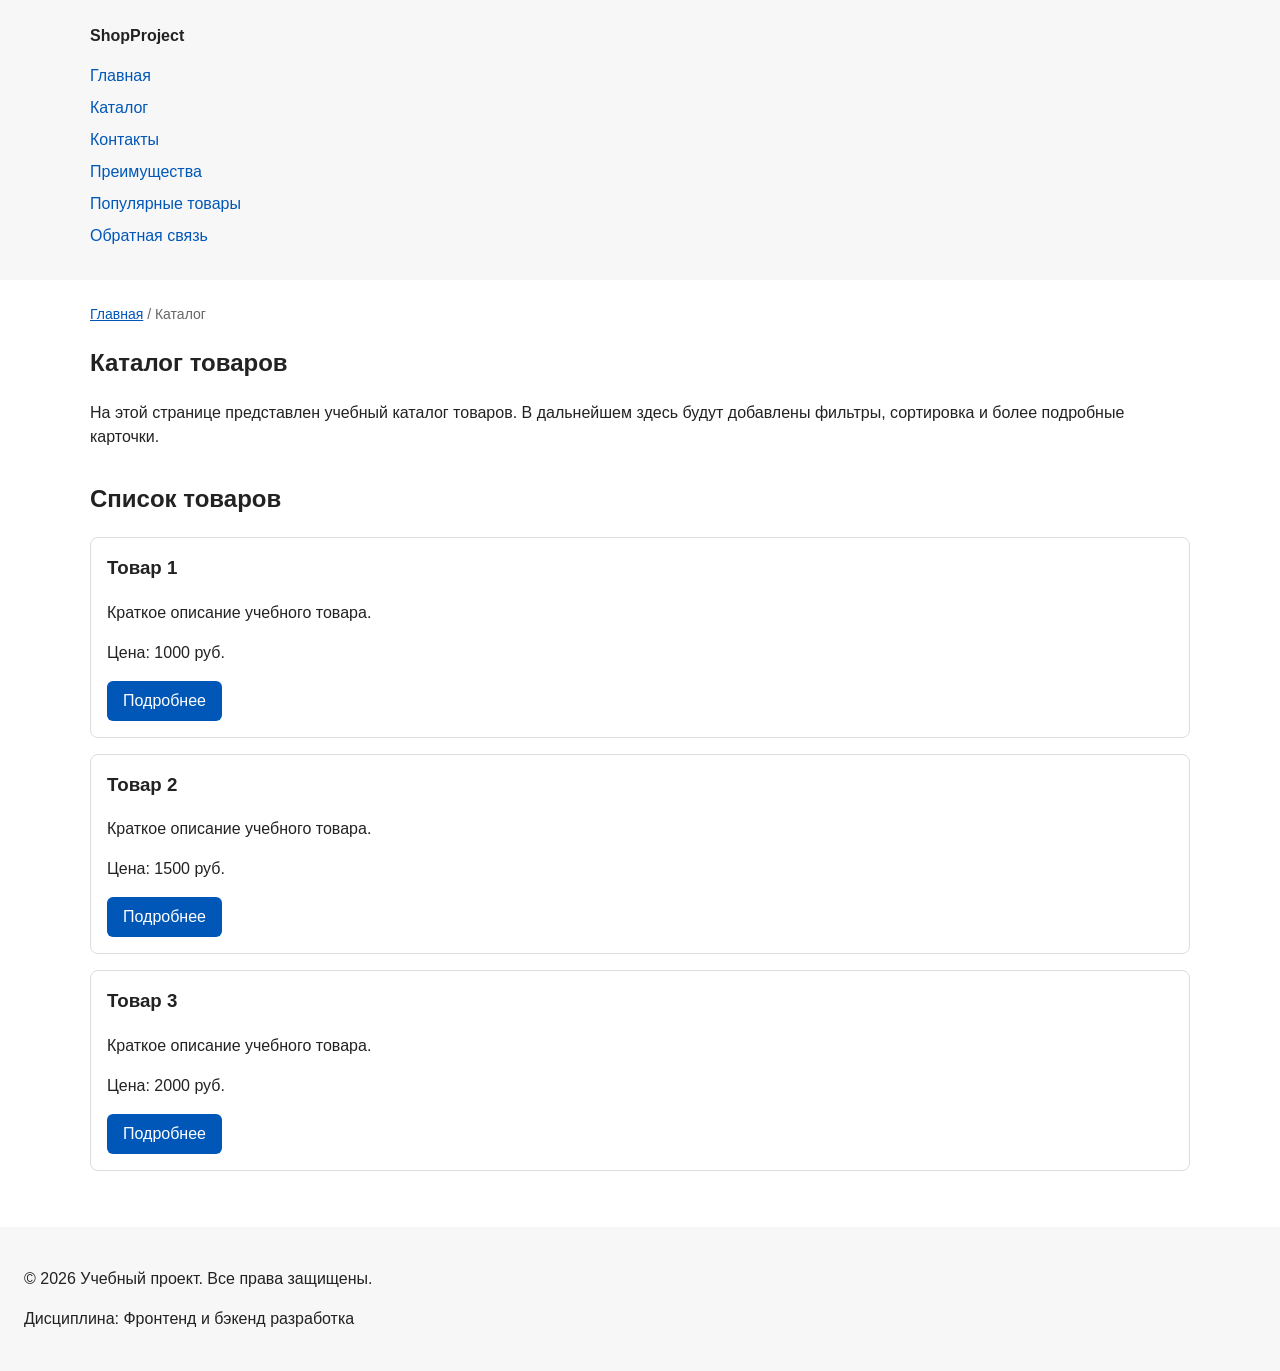
==== catalog.html @ 439623d3 "feat: add multi-page structure navigation and anchors" ====
<!DOCTYPE html>
<html lang="ru">
<head>
  <meta charset="UTF-8">
  <meta name="viewport" content="width=device-width, initial-scale=1.0">
  <meta name="description" content="Каталог товаров учебного интернет-магазина.">
  <title>Каталог товаров — Учебный интернет-магазин</title>
  <link rel="stylesheet" href="css/style.css">
</head>
<body>
  <header>
    <div class="site-header">
      <a class="site-logo" href="index.html">ShopProject</a>

      <nav class="site-nav" aria-label="Основная навигация">
        <ul class="site-nav__list">
          <li><a href="index.html">Главная</a></li>
          <li><a href="catalog.html">Каталог</a></li>
          <li><a href="contacts.html">Контакты</a></li>
          <li><a href="index.html#advantages">Преимущества</a></li>
          <li><a href="index.html#popular">Популярные товары</a></li>
          <li><a href="index.html#contacts">Обратная связь</a></li>
        </ul>
      </nav>
    </div>
  </header>

  <main>
    <nav class="breadcrumbs" aria-label="Хлебные крошки">
      <a href="index.html">Главная</a>
      <span>Каталог</span>
    </nav>

    <section class="section">
      <h1>Каталог товаров</h1>
      <p>
        На этой странице представлен учебный каталог товаров.
        В дальнейшем здесь будут добавлены фильтры, сортировка и более
        подробные карточки.
      </p>
    </section>

    <section class="section">
      <h2>Список товаров</h2>

      <article class="product-card">
        <h3>Товар 1</h3>
        <p>Краткое описание учебного товара.</p>
        <p>Цена: 1000 руб.</p>
        <a class="button" href="index.html#popular">Подробнее</a>
      </article>

      <article class="product-card">
        <h3>Товар 2</h3>
        <p>Краткое описание учебного товара.</p>
        <p>Цена: 1500 руб.</p>
        <a class="button" href="index.html#popular">Подробнее</a>
      </article>

      <article class="product-card">
        <h3>Товар 3</h3>
        <p>Краткое описание учебного товара.</p>
        <p>Цена: 2000 руб.</p>
        <a class="button" href="index.html#popular">Подробнее</a>
      </article>
    </section>
  </main>

  <footer>
    <p>&copy; 2026 Учебный проект. Все права защищены.</p>
    <p>Дисциплина: Фронтенд и бэкенд разработка</p>
  </footer>
</body>
</html>
---- css/style.css ----
/* 
  Плавная прокрутка к якорям 
*/
html {
  scroll-behavior: smooth;
}





/* ===============================
   1. Переменные проекта
   =============================== */

:root {
  /* Основные цвета проекта */
  --color-bg: #ffffff;
  --color-text: #222222;
  --color-muted: #666666;
  --color-primary: #0057b8;
  --color-primary-dark: #003f86;
  --color-border: #dddddd;
  --color-surface: #f7f7f7;
  --color-surface-accent: #eef5ff;
  --color-danger: #b00020;
  --color-success: #168a2f;
  --color-success-bg: #eefaf0;
  --color-white: #ffffff;

  /* Отступы */
  --space-xs: 4px;
  --space-sm: 8px;
  --space-md: 16px;
  --space-lg: 24px;
  --space-xl: 32px;

  /* Скругления */
  --radius-sm: 6px;
  --radius-md: 8px;
  --radius-lg: 12px;

  /* Размеры */
  --container-width: 1100px;
}





/* ===============================
   2. Базовые стили
   =============================== */

/* 
  Универсальное правило для всех элементов.
  border-box делает расчёт размеров более понятным:
  width включает content, padding и border.
*/
* {
  box-sizing: border-box;
}

/*
  Убираем стандартный внешний отступ браузера у body.
  Без этого вокруг страницы может появиться белая рамка.
*/
body {
  margin: 0;
  font-family: Arial, sans-serif;
  line-height: 1.5;
  color: var(--color-text);
  background-color: var(--color-bg);
}

/*
  Задаём внутренние отступы для основных областей страницы.
  Это делает содержимое визуально отделённым от краёв окна браузера.
*/
header,
main,
footer {
  padding: 20px;
}

/*
  Оформляем шапку страницы.
  Пока используется простой светло-серый фон.
*/
header,
main,
footer {
  padding: var(--space-lg);
}

header {
  background-color: var(--color-surface);
}

/*
  Оформляем подвал страницы тем же фоном,
  чтобы визуально отделить его от основного содержимого.
*/
footer {
  background-color: var(--color-surface);
}





/* ===============================
   3. Общие элементы интерфейса
   =============================== */

a {
  color: var(--color-primary);
}

a:hover {
  color: var(--color-primary-dark);
}

a:focus-visible {
  outline: 2px solid var(--color-primary);
  outline-offset: 3px;
}

/*
  Пока это обычная ссылка, но визуально она оформляется как кнопка.
*/
.button {
  display: inline-block;
  padding: var(--space-sm) var(--space-md);
  color: var(--color-white);
  background-color: var(--color-primary);
  text-decoration: none;
  border: none;
  border-radius: var(--radius-sm);
  cursor: pointer;
}

/*
  Простое состояние наведения для кнопки.
*/
.button:hover {
  color: var(--color-white);
  background-color: var(--color-primary-dark);
}

.button:focus-visible {
  outline: 2px solid var(--color-primary);
  outline-offset: 3px;
}

.button:disabled {
  opacity: 0.6;
  cursor: not-allowed;
}





/* ===============================
   4. Компоненты страницы
   =============================== */

/*
  Ограничиваем ширину содержимого шапки,
  чтобы оно не растягивалось слишком сильно на широких экранах.
*/
.site-header {
  max-width: 1100px;
  margin: 0 auto;
}

/*
  Оформляем текстовый логотип.
*/
.site-logo {
  font-weight: bold;
  text-decoration: none;
  color: #222222;
}

/*
  Убираем стандартные отступы и маркеры списка навигации.
*/
.site-nav__list {
  padding: 0;
  margin: 16px 0 0;
  list-style: none;
}

/*
  Добавляем расстояние между пунктами меню.
*/
.site-nav__list li {
  margin-bottom: 8px;
}

/*
  Оформляем ссылки меню.
*/
.site-nav__list a {
  color: #0057b8;
  text-decoration: none;
}

/*
  При наведении мыши подчёркиваем ссылку.
  Подробно состояния интерфейса будут рассмотрены в практической работе 1.7.
*/
.site-nav__list a:hover {
  text-decoration: underline;
}

/*
  Hero-блок — первый крупный блок страницы.
  Он визуально отделяется от остальных разделов фоном и отступами.
*/
.hero {
  max-width: var(--container-width);
  margin: 0 auto var(--space-xl);
  padding: var(--space-xl) var(--space-lg);
  background-color: var(--color-surface-accent);
  border-radius: var(--radius-lg);
}

.section {
  max-width: var(--container-width);
  margin: 0 auto var(--space-xl);
}

.section h2 {
  margin-top: 0;
}

/*
  Карточка товара — самостоятельный блок.
  На следующих занятиях карточки будут доработаны и выстроены в сетку.
*/
.product-card {
  margin-bottom: var(--space-md);
  padding: var(--space-md);
  border: 1px solid var(--color-border);
  border-radius: var(--radius-md);
  background-color: var(--color-bg);
}

.product-card:hover {
  border-color: var(--color-primary);
}

.product-card h3 {
  margin-top: 0;
}

/*
  Дополнительный информационный блок.
*/
.aside-info {
  max-width: var(--container-width);
  margin: 0 auto var(--space-xl);
  padding: var(--space-md);
  border-left: 4px solid var(--color-primary);
  background-color: var(--color-surface);
}

/*
  Хлебные крошки
*/
.breadcrumbs {
  max-width: var(--container-width);
  margin: 0 auto var(--space-md);
  font-size: 14px;
  color: var(--color-muted);
}

.breadcrumbs a {
  color: var(--color-primary);
}

.breadcrumbs span::before {
  content: " / ";
  color: var(--color-muted);
}

:target {
  outline: 2px dashed var(--color-primary);
  outline-offset: 4px;
}





/* ===============================
   5. Форма и модальное окно
   =============================== */

/*
  Модальное окно.
  Элемент dialog сам умеет открываться поверх страницы.
*/
.order-dialog {
  width: min(100% - 32px, 560px);
  padding: var(--space-lg);
  border: none;
  border-radius: var(--radius-lg);
}

/*
  Затемнение фона за модальным окном.
*/
.order-dialog::backdrop {
  background-color: rgba(0, 0, 0, 0.5);
}

/*
  Поле формы.
  Каждый блок получает нижний отступ.
*/
.form-field {
  margin-bottom: var(--space-md);
}

/*
  Подпись поля.
*/
.form-field label {
  display: block;
  margin-bottom: var(--space-xs);
}

/*
  Основные поля формы.
*/
.form-field input,
.form-field select,
.form-field textarea {
  width: 100%;
  padding: 10px 12px;
  border: 1px solid var(--color-border);
  border-radius: var(--radius-sm);
  font: inherit;
}

/*
  Checkbox не должен занимать всю ширину.
*/
.form-field input[type="checkbox"] {
  width: auto;
}

/*
  Подсказка под полем телефона.
*/
.form-field small {
  display: block;
  margin-top: var(--space-xs);
  color: var(--color-muted);
}

.form-field input:hover,
.form-field select:hover,
.form-field textarea:hover {
  border-color: var(--color-primary);
}

/*
  Видимый фокус для клавиатурной навигации.
*/
.form-field input:focus-visible,
.form-field select:focus-visible,
.form-field textarea:focus-visible,
.form-actions button:focus-visible {
  outline: 2px solid var(--color-primary);
  outline-offset: 3px;
}

/*
  Подсветка ошибочных полей.
  Атрибут aria-invalid будет добавляться через JavaScript.
*/
[aria-invalid="true"] {
  border-color: var(--color-danger);
}

/*
  Кнопки формы.
*/
.form-actions {
  display: flex;
  gap: 12px;
  margin-top: 20px;
}

/*
  Сообщение об успешной отправке.
*/
.success-message {
  max-width: var(--container-width);
  margin: var(--space-lg) auto;
  padding: var(--space-md);
  border-left: 4px solid var(--color-success);
  background-color: var(--color-success-bg);
}
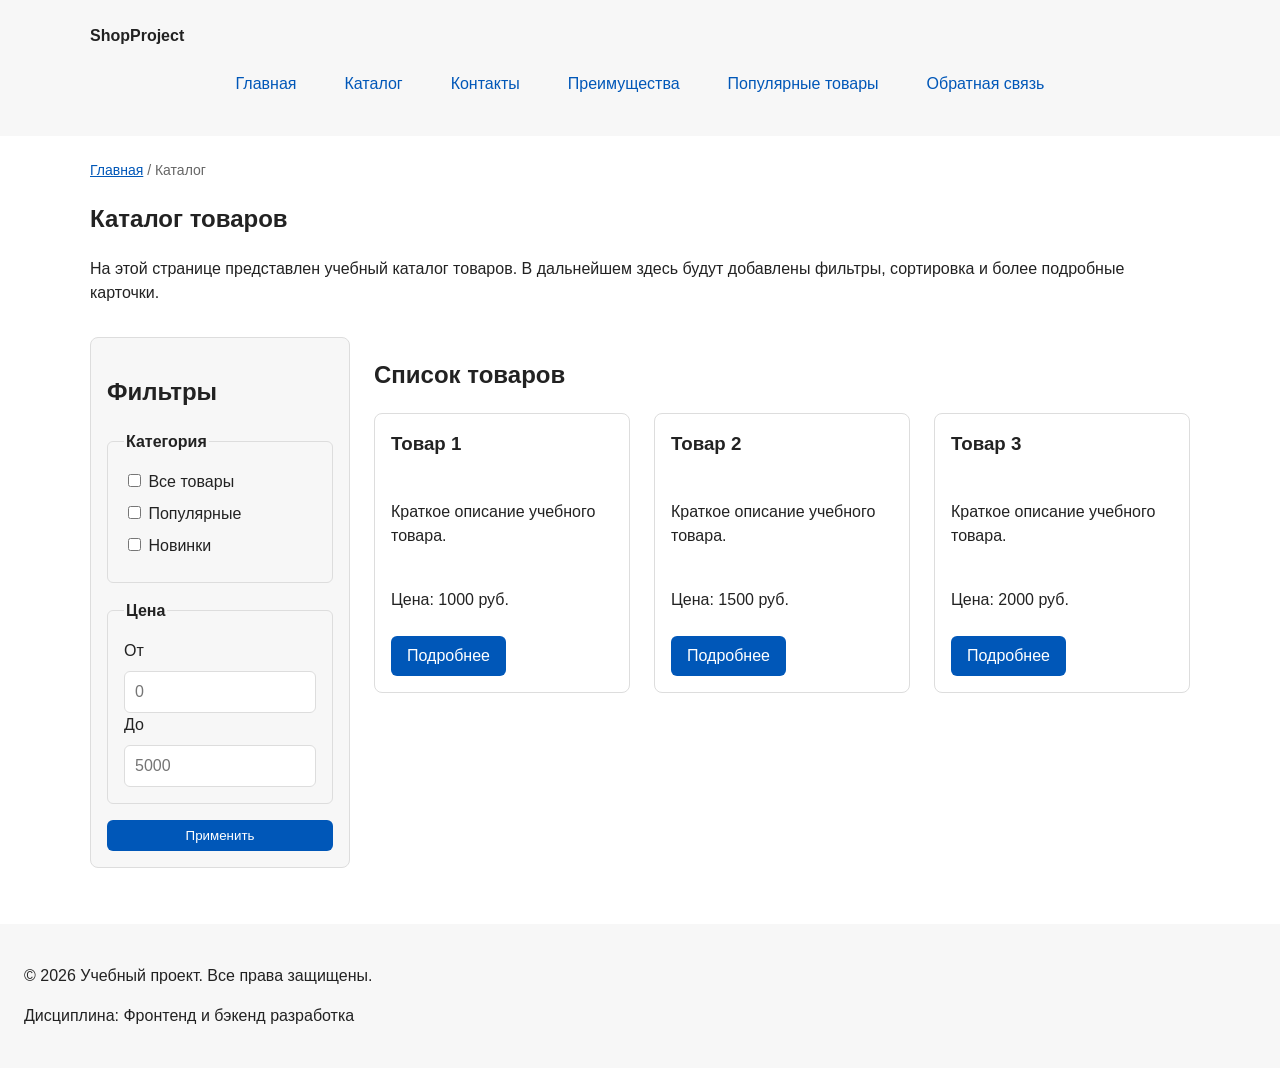
==== commit ae25832a: "feat: add flex navigation and grid catalog layout" ====
--- a/catalog.html
+++ b/catalog.html
@@ -7,6 +7,7 @@
   <title>Каталог товаров — Учебный интернет-магазин</title>
   <link rel="stylesheet" href="css/style.css">
 </head>
+
 <body>
   <header>
     <div class="site-header">
@@ -25,46 +26,91 @@
     </div>
   </header>
 
-  <main>
-    <nav class="breadcrumbs" aria-label="Хлебные крошки">
-      <a href="index.html">Главная</a>
-      <span>Каталог</span>
-    </nav>
+<main>
+  <nav class="breadcrumbs" aria-label="Хлебные крошки">
+    <a href="index.html">Главная</a>
+    <span>Каталог</span>
+  </nav>
 
-    <section class="section">
-      <h1>Каталог товаров</h1>
-      <p>
-        На этой странице представлен учебный каталог товаров.
-        В дальнейшем здесь будут добавлены фильтры, сортировка и более
-        подробные карточки.
-      </p>
+  <section class="section">
+    <h1>Каталог товаров</h1>
+    <p>
+      На этой странице представлен учебный каталог товаров.
+      В дальнейшем здесь будут добавлены фильтры, сортировка и более
+      подробные карточки.
+    </p>
+  </section>
+
+  <section class="catalog-layout">
+
+    <aside class="catalog-filters">
+      <h2>Фильтры</h2>
+
+      <form class="filters-form" action="#" method="get">
+        <fieldset>
+          <legend>Категория</legend>
+
+          <label>
+            <input type="checkbox" name="category" value="all">
+            Все товары
+          </label>
+
+          <label>
+            <input type="checkbox" name="category" value="popular">
+            Популярные
+          </label>
+
+          <label>
+            <input type="checkbox" name="category" value="new">
+            Новинки
+          </label>
+        </fieldset>
+
+        <fieldset>
+          <legend>Цена</legend>
+
+          <label for="price-from">От</label>
+          <input id="price-from" name="price-from" type="number" min="0" placeholder="0">
+
+          <label for="price-to">До</label>
+          <input id="price-to" name="price-to" type="number" min="0" placeholder="5000">
+        </fieldset>
+
+        <button class="button" type="submit">Применить</button>
+      </form>
+    </aside>
+
+    <section class="catalog-products">
+      <h2>Список товаров</h2>
+
+      <div class="products-grid">
+
+        <article class="product-card">
+          <h3>Товар 1</h3>
+          <p>Краткое описание учебного товара.</p>
+          <p>Цена: 1000 руб.</p>
+          <a class="button" href="index.html#popular">Подробнее</a>
+        </article>
+
+        <article class="product-card">
+          <h3>Товар 2</h3>
+          <p>Краткое описание учебного товара.</p>
+          <p>Цена: 1500 руб.</p>
+          <a class="button" href="index.html#popular">Подробнее</a>
+        </article>
+
+        <article class="product-card">
+          <h3>Товар 3</h3>
+          <p>Краткое описание учебного товара.</p>
+          <p>Цена: 2000 руб.</p>
+          <a class="button" href="index.html#popular">Подробнее</a>
+        </article>
+
+      </div>
     </section>
 
-    <section class="section">
-      <h2>Список товаров</h2>
-
-      <article class="product-card">
-        <h3>Товар 1</h3>
-        <p>Краткое описание учебного товара.</p>
-        <p>Цена: 1000 руб.</p>
-        <a class="button" href="index.html#popular">Подробнее</a>
-      </article>
-
-      <article class="product-card">
-        <h3>Товар 2</h3>
-        <p>Краткое описание учебного товара.</p>
-        <p>Цена: 1500 руб.</p>
-        <a class="button" href="index.html#popular">Подробнее</a>
-      </article>
-
-      <article class="product-card">
-        <h3>Товар 3</h3>
-        <p>Краткое описание учебного товара.</p>
-        <p>Цена: 2000 руб.</p>
-        <a class="button" href="index.html#popular">Подробнее</a>
-      </article>
-    </section>
-  </main>
+  </section>
+</main>
 
   <footer>
     <p>&copy; 2026 Учебный проект. Все права защищены.</p>
--- a/css/style.css
+++ b/css/style.css
@@ -74,16 +74,6 @@
 }
 
 /*
-  Задаём внутренние отступы для основных областей страницы.
-  Это делает содержимое визуально отделённым от краёв окна браузера.
-*/
-header,
-main,
-footer {
-  padding: 20px;
-}
-
-/*
   Оформляем шапку страницы.
   Пока используется простой светло-серый фон.
 */
@@ -188,8 +178,13 @@
   Убираем стандартные отступы и маркеры списка навигации.
 */
 .site-nav__list {
+  display: flex;
+  flex-wrap: wrap;
+  justify-content: center;
+  align-items: center;
+  gap: var(--space-md);
   padding: 0;
-  margin: 16px 0 0;
+  margin: var(--space-md) 0 0;
   list-style: none;
 }
 
@@ -204,8 +199,11 @@
   Оформляем ссылки меню.
 */
 .site-nav__list a {
-  color: #0057b8;
+  display: inline-block;
+  padding: var(--space-sm) var(--space-md);
+  color: var(--color-primary);
   text-decoration: none;
+  border-radius: var(--radius-sm);
 }
 
 /*
@@ -213,7 +211,8 @@
   Подробно состояния интерфейса будут рассмотрены в практической работе 1.7.
 */
 .site-nav__list a:hover {
-  text-decoration: underline;
+  color: var(--color-white);
+  background-color: var(--color-primary);
 }
 
 /*
@@ -242,13 +241,21 @@
   На следующих занятиях карточки будут доработаны и выстроены в сетку.
 */
 .product-card {
-  margin-bottom: var(--space-md);
+  display: flex;
+  flex-direction: column;
+  gap: var(--space-sm);
+  margin-bottom: 0;
   padding: var(--space-md);
   border: 1px solid var(--color-border);
   border-radius: var(--radius-md);
   background-color: var(--color-bg);
 }
 
+.product-card .button {
+  margin-top: auto;
+  align-self: flex-start;
+}
+
 .product-card:hover {
   border-color: var(--color-primary);
 }
@@ -290,6 +297,71 @@
 :target {
   outline: 2px dashed var(--color-primary);
   outline-offset: 4px;
+}
+
+/*
+  Сетка товаров
+*/
+.products-grid {
+  display: grid;
+  grid-template-columns: repeat(3, 1fr);
+  gap: var(--space-lg);
+}
+
+/*
+  Страница каталога
+*/
+.catalog-layout {
+  max-width: var(--container-width);
+  margin: 0 auto var(--space-xl);
+  display: grid;
+  grid-template-columns: 260px 1fr;
+  grid-template-areas: "filters products";
+  gap: var(--space-lg);
+}
+
+.catalog-filters {
+  grid-area: filters;
+  padding: var(--space-md);
+  border: 1px solid var(--color-border);
+  border-radius: var(--radius-md);
+  background-color: var(--color-surface);
+}
+
+.catalog-products {
+  grid-area: products;
+}
+
+/*
+  Форма фильтров
+*/
+.filters-form {
+  display: grid;
+  gap: var(--space-md);
+}
+
+.filters-form fieldset {
+  margin: 0;
+  padding: var(--space-md);
+  border: 1px solid var(--color-border);
+  border-radius: var(--radius-sm);
+}
+
+.filters-form legend {
+  font-weight: 700;
+}
+
+.filters-form label {
+  display: block;
+  margin-bottom: var(--space-sm);
+}
+
+.filters-form input[type="number"] {
+  width: 100%;
+  padding: 8px 10px;
+  border: 1px solid var(--color-border);
+  border-radius: var(--radius-sm);
+  font: inherit;
 }
 
 
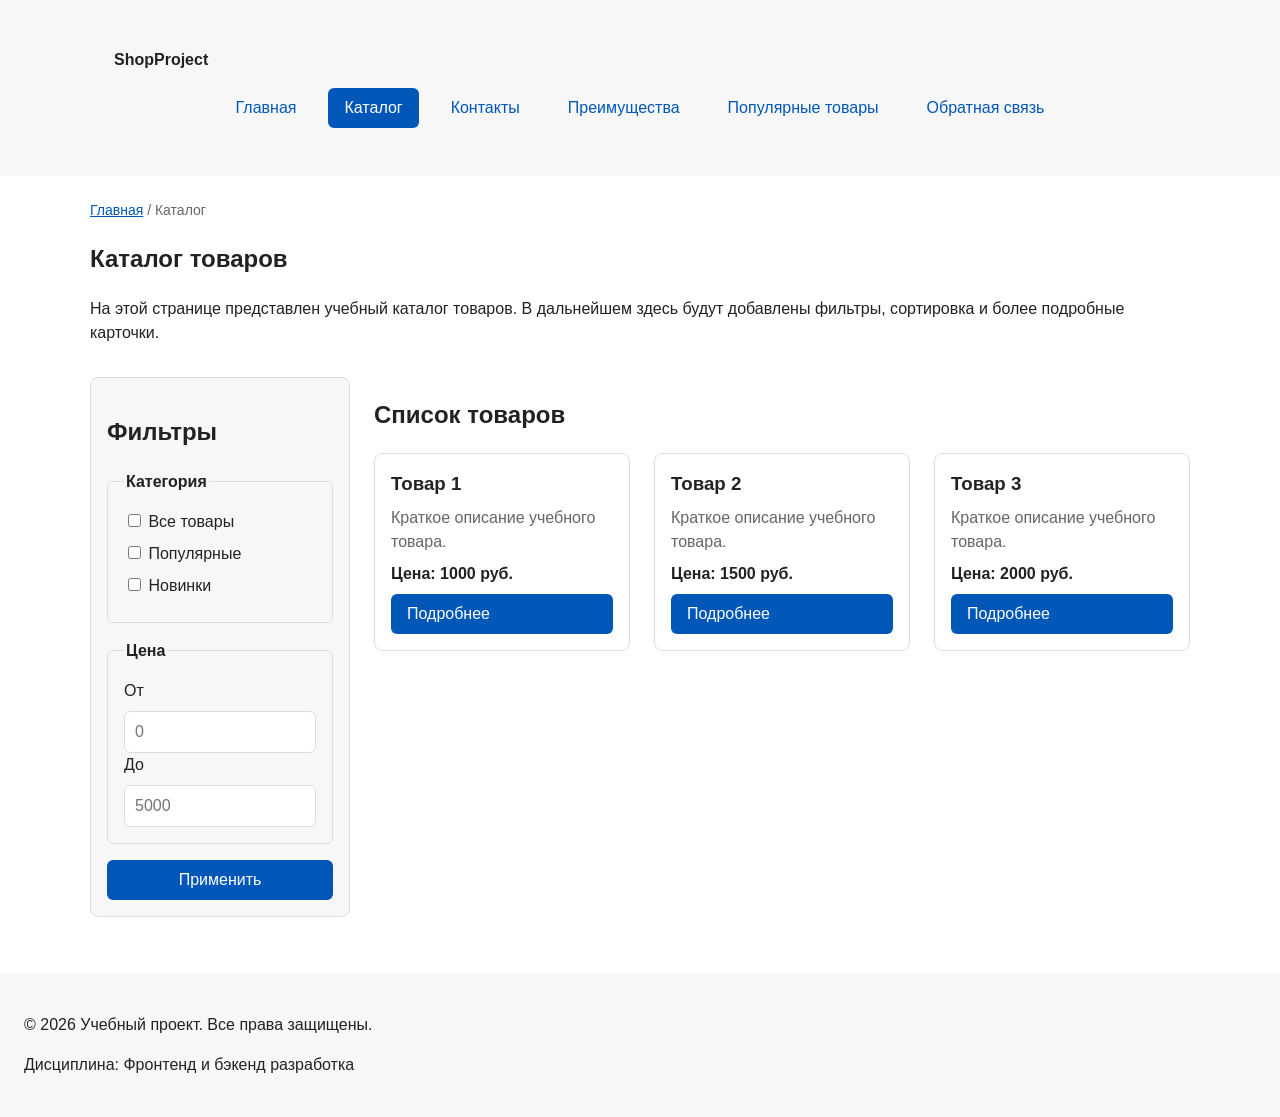
==== commit d9586f6d: "refactor: apply BEM naming to CSS classes" ====
--- a/catalog.html
+++ b/catalog.html
@@ -9,18 +9,30 @@
 </head>
 
 <body>
-  <header>
-    <div class="site-header">
-      <a class="site-logo" href="index.html">ShopProject</a>
+  <header class="site-header">
+    <div class="site-header__inner">
+      <a class="site-header__logo" href="index.html">ShopProject</a>
 
       <nav class="site-nav" aria-label="Основная навигация">
         <ul class="site-nav__list">
-          <li><a href="index.html">Главная</a></li>
-          <li><a href="catalog.html">Каталог</a></li>
-          <li><a href="contacts.html">Контакты</a></li>
-          <li><a href="index.html#advantages">Преимущества</a></li>
-          <li><a href="index.html#popular">Популярные товары</a></li>
-          <li><a href="index.html#contacts">Обратная связь</a></li>
+          <li class="site-nav__item">
+            <a class="site-nav__link" href="index.html">Главная</a>
+          </li>
+          <li class="site-nav__item">
+            <a class="site-nav__link site-nav__link--active" href="catalog.html">Каталог</a>
+          </li>
+          <li class="site-nav__item">
+            <a class="site-nav__link" href="contacts.html">Контакты</a>
+          </li>
+          <li class="site-nav__item">
+            <a class="site-nav__link" href="index.html#advantages">Преимущества</a>
+          </li>
+          <li class="site-nav__item">
+            <a class="site-nav__link" href="index.html#popular">Популярные товары</a>
+          </li>
+          <li class="site-nav__item">
+            <a class="site-nav__link" href="index.html#contacts">Обратная связь</a>
+          </li>
         </ul>
       </nav>
     </div>
@@ -28,8 +40,8 @@
 
 <main>
   <nav class="breadcrumbs" aria-label="Хлебные крошки">
-    <a href="index.html">Главная</a>
-    <span>Каталог</span>
+  <a class="breadcrumbs__link" href="index.html">Главная</a>
+  <span class="breadcrumbs__current">Каталог</span>
   </nav>
 
   <section class="section">
@@ -76,7 +88,7 @@
           <input id="price-to" name="price-to" type="number" min="0" placeholder="5000">
         </fieldset>
 
-        <button class="button" type="submit">Применить</button>
+        <button class="button button--primary" type="submit">Применить</button>
       </form>
     </aside>
 
@@ -86,24 +98,24 @@
       <div class="products-grid">
 
         <article class="product-card">
-          <h3>Товар 1</h3>
-          <p>Краткое описание учебного товара.</p>
-          <p>Цена: 1000 руб.</p>
-          <a class="button" href="index.html#popular">Подробнее</a>
+          <h3 class="product-card__title">Товар 1</h3>
+          <p class="product-card__description">Краткое описание учебного товара.</p>
+          <p class="product-card__price">Цена: 1000 руб.</p>
+          <a class="button button--primary" href="index.html#popular">Подробнее</a>
         </article>
 
         <article class="product-card">
-          <h3>Товар 2</h3>
-          <p>Краткое описание учебного товара.</p>
-          <p>Цена: 1500 руб.</p>
-          <a class="button" href="index.html#popular">Подробнее</a>
+          <h3 class="product-card__title">Товар 2</h3>
+          <p class="product-card__description">Краткое описание учебного товара.</p>
+          <p class="product-card__price">Цена: 1500 руб.</p>
+          <a class="button button--primary" href="index.html#popular">Подробнее</a>
         </article>
 
         <article class="product-card">
-          <h3>Товар 3</h3>
-          <p>Краткое описание учебного товара.</p>
-          <p>Цена: 2000 руб.</p>
-          <a class="button" href="index.html#popular">Подробнее</a>
+          <h3 class="product-card__title">Товар 3</h3>
+          <p class="product-card__description">Краткое описание учебного товара.</p>
+          <p class="product-card__price">Цена: 2000 руб.</p>
+          <a class="button button--primary" href="index.html#popular">Подробнее</a>
         </article>
 
       </div>
--- a/css/style.css
+++ b/css/style.css
@@ -83,7 +83,13 @@
   padding: var(--space-lg);
 }
 
+/*
+  Фиксируем шапку с меню на странице.
+*/
 header {
+  position: sticky;
+  top: 0;
+  z-index: 100;
   background-color: var(--color-surface);
 }
 
@@ -117,36 +123,63 @@
 }
 
 /*
-  Пока это обычная ссылка, но визуально она оформляется как кнопка.
+  Базовый блок кнопки.
 */
 .button {
   display: inline-block;
   padding: var(--space-sm) var(--space-md);
+  border: none;
+  border-radius: var(--radius-sm);
+  font: inherit;
+  text-decoration: none;
+  cursor: pointer;
+}
+
+/*
+  Основной вариант кнопки.
+*/
+.button--primary {
   color: var(--color-white);
   background-color: var(--color-primary);
-  text-decoration: none;
-  border: none;
-  border-radius: var(--radius-sm);
-  cursor: pointer;
-}
-
-/*
-  Простое состояние наведения для кнопки.
-*/
-.button:hover {
+}
+
+.button--primary:hover {
   color: var(--color-white);
   background-color: var(--color-primary-dark);
 }
 
+/*
+  Второстепенный вариант кнопки.
+*/
+.button--secondary {
+  color: var(--color-primary);
+  background-color: transparent;
+  border: 1px solid var(--color-primary);
+}
+
+.button--secondary:hover {
+  color: var(--color-white);
+  background-color: var(--color-primary);
+}
+
+/*
+  Видимый фокус для клавиатурной навигации.
+*/
 .button:focus-visible {
   outline: 2px solid var(--color-primary);
   outline-offset: 3px;
 }
 
-.button:disabled {
+/*
+  Отключённая кнопка.
+*/
+.button:disabled,
+.button--disabled {
   opacity: 0.6;
   cursor: not-allowed;
 }
+
+
 
 
 
@@ -157,25 +190,35 @@
    =============================== */
 
 /*
-  Ограничиваем ширину содержимого шапки,
-  чтобы оно не растягивалось слишком сильно на широких экранах.
+  Шапка сайта.
+  Блок site-header — самостоятельный компонент.
 */
 .site-header {
-  max-width: 1100px;
+  background-color: var(--color-surface);
+}
+
+/*
+  Внутренний контейнер шапки.
+  Ограничивает ширину содержимого и центрирует его.
+*/
+.site-header__inner {
+  max-width: var(--container-width);
   margin: 0 auto;
-}
-
-/*
-  Оформляем текстовый логотип.
-*/
-.site-logo {
-  font-weight: bold;
+  padding: var(--space-lg);
+}
+
+/*
+  Логотип сайта — элемент блока site-header.
+*/
+.site-header__logo {
+  font-weight: 700;
+  color: var(--color-text);
   text-decoration: none;
-  color: #222222;
-}
-
-/*
-  Убираем стандартные отступы и маркеры списка навигации.
+}
+
+/*
+  Список навигации.
+  Flexbox размещает пункты меню в одну строку.
 */
 .site-nav__list {
   display: flex;
@@ -189,16 +232,9 @@
 }
 
 /*
-  Добавляем расстояние между пунктами меню.
-*/
-.site-nav__list li {
-  margin-bottom: 8px;
-}
-
-/*
-  Оформляем ссылки меню.
-*/
-.site-nav__list a {
+  Ссылка навигации — элемент блока site-nav.
+*/
+.site-nav__link {
   display: inline-block;
   padding: var(--space-sm) var(--space-md);
   color: var(--color-primary);
@@ -207,10 +243,25 @@
 }
 
 /*
-  При наведении мыши подчёркиваем ссылку.
-  Подробно состояния интерфейса будут рассмотрены в практической работе 1.7.
-*/
-.site-nav__list a:hover {
+  Состояние наведения на ссылку меню.
+*/
+.site-nav__link:hover {
+  color: var(--color-white);
+  background-color: var(--color-primary);
+}
+
+/*
+  Видимый фокус для клавиатурной навигации.
+*/
+.site-nav__link:focus-visible {
+  outline: 2px solid var(--color-primary);
+  outline-offset: 3px;
+}
+
+/*
+  Модификатор активной ссылки — текущая страница.
+*/
+.site-nav__link--active {
   color: var(--color-white);
   background-color: var(--color-primary);
 }
@@ -244,24 +295,46 @@
   display: flex;
   flex-direction: column;
   gap: var(--space-sm);
-  margin-bottom: 0;
   padding: var(--space-md);
   border: 1px solid var(--color-border);
   border-radius: var(--radius-md);
   background-color: var(--color-bg);
 }
 
-.product-card .button {
+.product-card:hover {
+  border-color: var(--color-primary);
+}
+
+.product-card--featured {
+  border-color: var(--color-primary);
+}
+
+.product-card--discount {
+  border-color: var(--color-danger);
+}
+
+.product-card__title {
+  margin: 0;
+  color: var(--color-text);
+}
+
+.product-card__description {
+  margin: 0;
+  color: var(--color-muted);
+}
+
+.product-card__price {
+  margin: 0;
+  font-weight: 700;
+}
+
+.product-card--discount .product-card__price {
+  color: var(--color-danger);
+}
+
+.product-card__button {
   margin-top: auto;
   align-self: flex-start;
-}
-
-.product-card:hover {
-  border-color: var(--color-primary);
-}
-
-.product-card h3 {
-  margin-top: 0;
 }
 
 /*
@@ -285,11 +358,11 @@
   color: var(--color-muted);
 }
 
-.breadcrumbs a {
+.breadcrumbs__link {
   color: var(--color-primary);
 }
 
-.breadcrumbs span::before {
+.breadcrumbs__current::before {
   content: " / ";
   color: var(--color-muted);
 }
@@ -364,6 +437,17 @@
   font: inherit;
 }
 
+/* 
+  Компенсация высоты фиксированной шапки
+  при переходе по якорям 
+*/
+section[id],
+footer[id] {
+  scroll-margin-top: 200px;
+}
+
+
+
 
 
 
@@ -390,28 +474,22 @@
   background-color: rgba(0, 0, 0, 0.5);
 }
 
-/*
-  Поле формы.
-  Каждый блок получает нижний отступ.
-*/
-.form-field {
+.order-dialog__title {
+  margin-top: 0;
+}
+
+.order-form__field {
   margin-bottom: var(--space-md);
 }
 
-/*
-  Подпись поля.
-*/
-.form-field label {
+.order-form__label {
   display: block;
   margin-bottom: var(--space-xs);
 }
 
-/*
-  Основные поля формы.
-*/
-.form-field input,
-.form-field select,
-.form-field textarea {
+.order-form__input,
+.order-form__select,
+.order-form__textarea {
   width: 100%;
   padding: 10px 12px;
   border: 1px solid var(--color-border);
@@ -419,54 +497,31 @@
   font: inherit;
 }
 
-/*
-  Checkbox не должен занимать всю ширину.
-*/
-.form-field input[type="checkbox"] {
-  width: auto;
-}
-
-/*
-  Подсказка под полем телефона.
-*/
-.form-field small {
-  display: block;
-  margin-top: var(--space-xs);
-  color: var(--color-muted);
-}
-
-.form-field input:hover,
-.form-field select:hover,
-.form-field textarea:hover {
+.order-form__input:hover,
+.order-form__select:hover,
+.order-form__textarea:hover {
   border-color: var(--color-primary);
 }
 
-/*
-  Видимый фокус для клавиатурной навигации.
-*/
-.form-field input:focus-visible,
-.form-field select:focus-visible,
-.form-field textarea:focus-visible,
-.form-actions button:focus-visible {
+.order-form__input:focus-visible,
+.order-form__select:focus-visible,
+.order-form__textarea:focus-visible {
   outline: 2px solid var(--color-primary);
   outline-offset: 3px;
 }
 
+.order-form__actions {
+  display: flex;
+  gap: var(--space-md);
+  margin-top: var(--space-lg);
+}
+
 /*
   Подсветка ошибочных полей.
   Атрибут aria-invalid будет добавляться через JavaScript.
 */
 [aria-invalid="true"] {
   border-color: var(--color-danger);
-}
-
-/*
-  Кнопки формы.
-*/
-.form-actions {
-  display: flex;
-  gap: 12px;
-  margin-top: 20px;
 }
 
 /*
@@ -479,3 +534,4 @@
   border-left: 4px solid var(--color-success);
   background-color: var(--color-success-bg);
 }
+
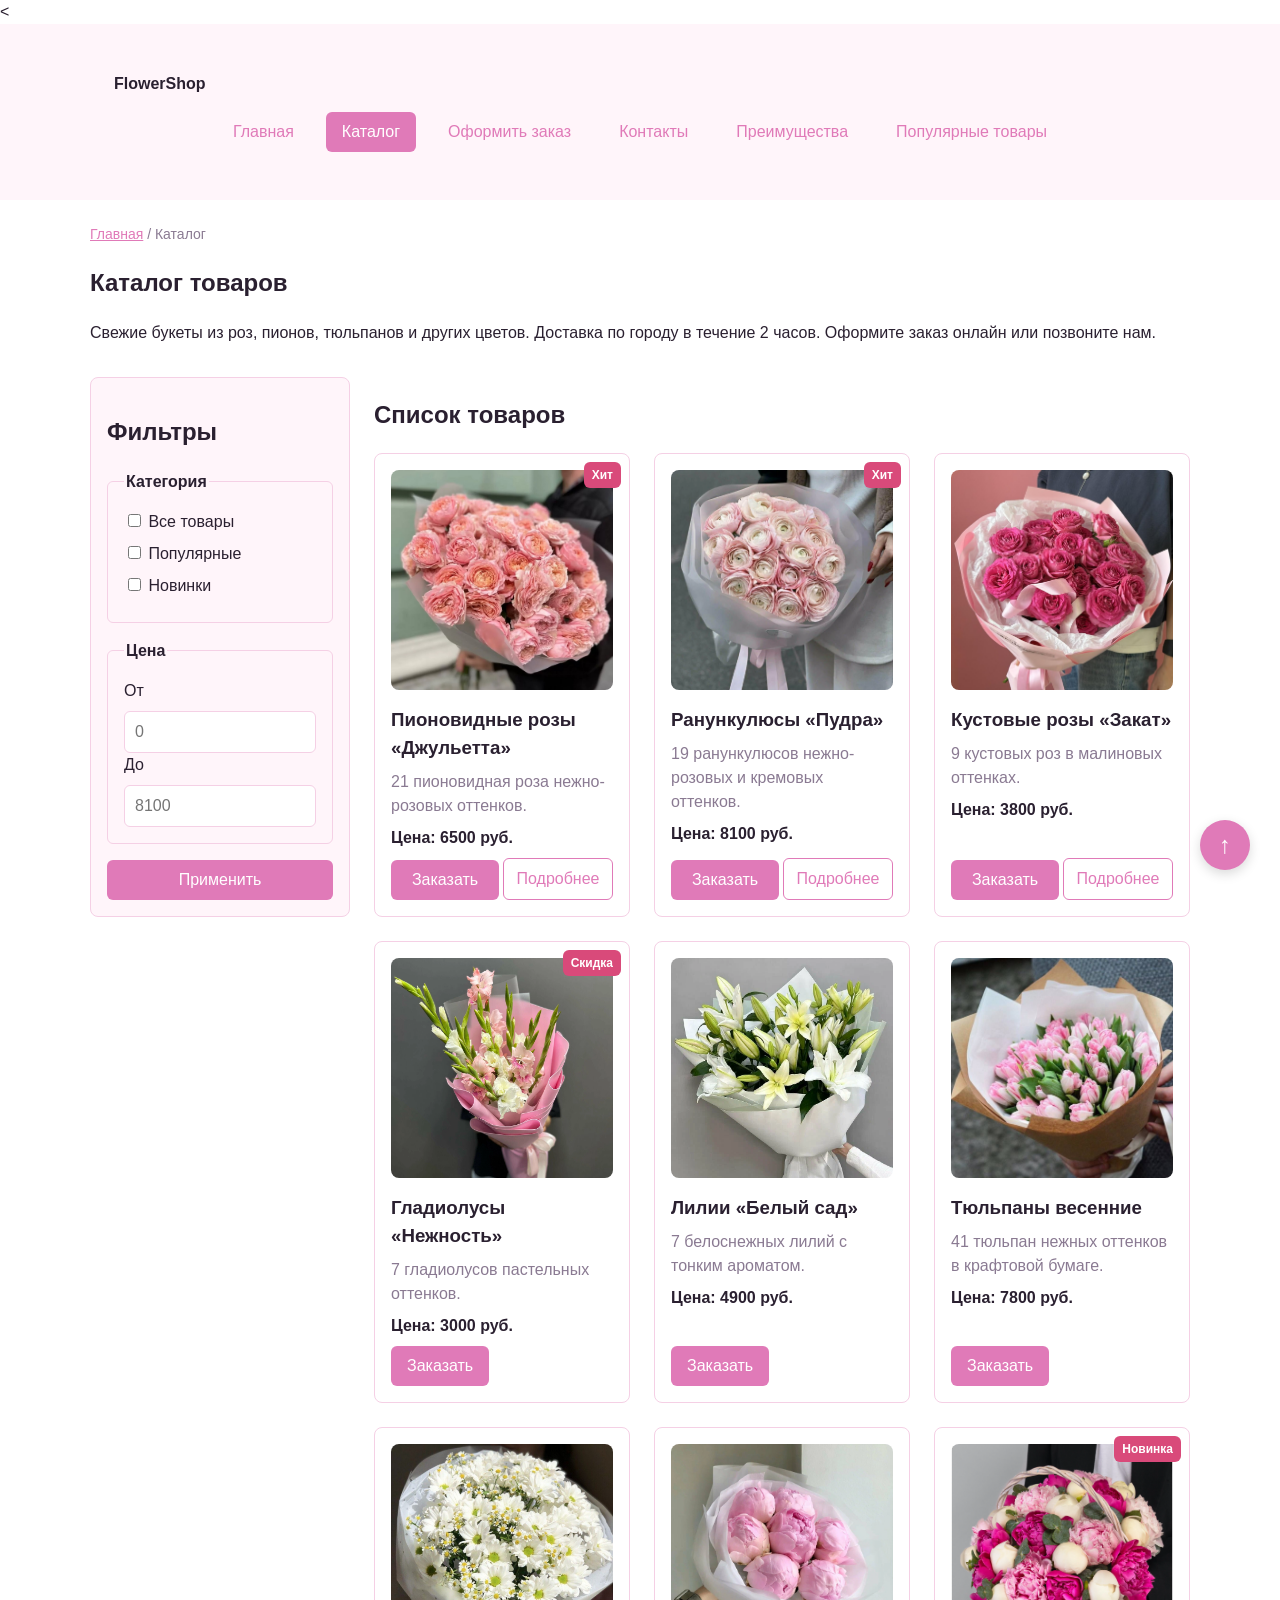
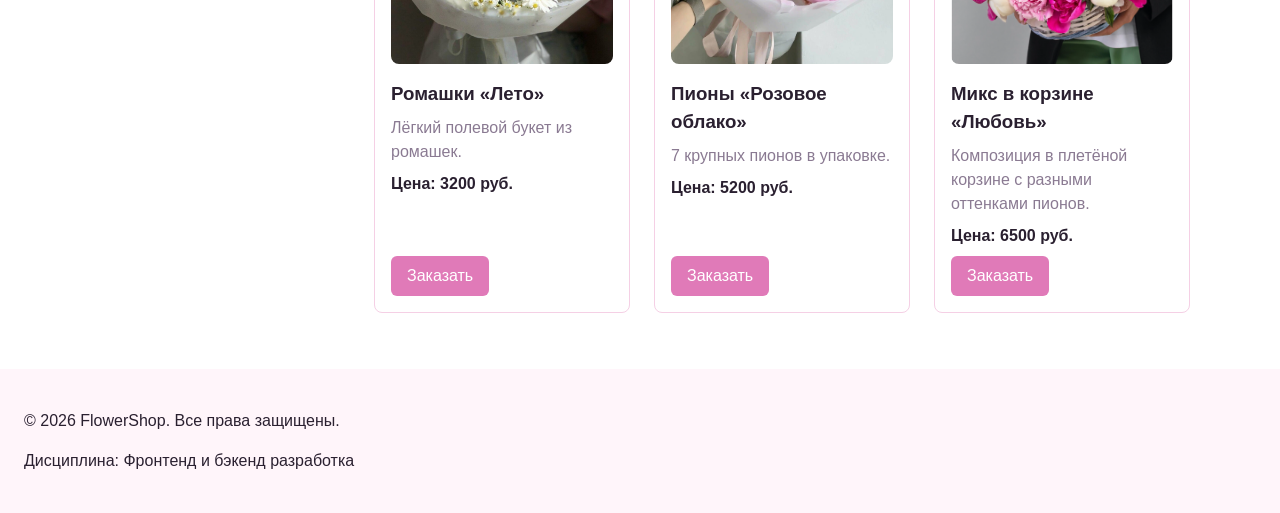
==== commit 596e8a01: "fix: prepare HTML CSS project for submission" ====
--- a/catalog.html
+++ b/catalog.html
@@ -3,15 +3,15 @@
 <head>
   <meta charset="UTF-8">
   <meta name="viewport" content="width=device-width, initial-scale=1.0">
-  <meta name="description" content="Каталог товаров учебного интернет-магазина.">
-  <title>Каталог товаров — Учебный интернет-магазин</title>
+  <<meta name="description" content="Каталог свежих букетов FlowerShop.">
+  <title>Каталог букетов — FlowerShop</title>
   <link rel="stylesheet" href="css/style.css">
 </head>
 
 <body>
   <header class="site-header">
     <div class="site-header__inner">
-      <a class="site-header__logo" href="index.html">ShopProject</a>
+      <a class="site-header__logo" href="index.html">FlowerShop</a>
 
       <nav class="site-nav" aria-label="Основная навигация">
         <ul class="site-nav__list">
@@ -22,6 +22,9 @@
             <a class="site-nav__link site-nav__link--active" href="catalog.html">Каталог</a>
           </li>
           <li class="site-nav__item">
+            <a class="site-nav__link" href="order.html">Оформить заказ</a>
+          </li>
+          <li class="site-nav__item">
             <a class="site-nav__link" href="contacts.html">Контакты</a>
           </li>
           <li class="site-nav__item">
@@ -29,9 +32,6 @@
           </li>
           <li class="site-nav__item">
             <a class="site-nav__link" href="index.html#popular">Популярные товары</a>
-          </li>
-          <li class="site-nav__item">
-            <a class="site-nav__link" href="index.html#contacts">Обратная связь</a>
           </li>
         </ul>
       </nav>
@@ -47,9 +47,9 @@
   <section class="section">
     <h1>Каталог товаров</h1>
     <p>
-      На этой странице представлен учебный каталог товаров.
-      В дальнейшем здесь будут добавлены фильтры, сортировка и более
-      подробные карточки.
+      Свежие букеты из роз, пионов, тюльпанов и других цветов.
+      Доставка по городу в течение 2 часов. Оформите заказ онлайн
+      или позвоните нам.
     </p>
   </section>
 
@@ -85,7 +85,7 @@
           <input id="price-from" name="price-from" type="number" min="0" placeholder="0">
 
           <label for="price-to">До</label>
-          <input id="price-to" name="price-to" type="number" min="0" placeholder="5000">
+          <input id="price-to" name="price-to" type="number" min="0" placeholder="8100">
         </fieldset>
 
         <button class="button button--primary" type="submit">Применить</button>
@@ -98,24 +98,91 @@
       <div class="products-grid">
 
         <article class="product-card">
-          <h3 class="product-card__title">Товар 1</h3>
-          <p class="product-card__description">Краткое описание учебного товара.</p>
-          <p class="product-card__price">Цена: 1000 руб.</p>
-          <a class="button button--primary" href="index.html#popular">Подробнее</a>
-        </article>
-
-        <article class="product-card">
-          <h3 class="product-card__title">Товар 2</h3>
-          <p class="product-card__description">Краткое описание учебного товара.</p>
-          <p class="product-card__price">Цена: 1500 руб.</p>
-          <a class="button button--primary" href="index.html#popular">Подробнее</a>
-        </article>
-
-        <article class="product-card">
-          <h3 class="product-card__title">Товар 3</h3>
-          <p class="product-card__description">Краткое описание учебного товара.</p>
-          <p class="product-card__price">Цена: 2000 руб.</p>
-          <a class="button button--primary" href="index.html#popular">Подробнее</a>
+          <span class="product-card__badge">Хит</span>
+          <img class="product-card__image" src="images/roses-juliette.jpg" alt="Пионовидные розы Джульетта">
+          <h3 class="product-card__title">Пионовидные розы «Джульетта»</h3>
+          <p class="product-card__description">21 пионовидная роза нежно-розовых оттенков.</p>
+          <p class="product-card__price">Цена: 6500 руб.</p>
+          
+          <div class="product-card__actions">
+            <a class="button button--primary product-card__button" href="order.html">Заказать</a>
+            <a class="button button--secondary product-card__button" href="product-1.html">Подробнее</a>
+          </div>
+        </article>
+
+        <article class="product-card">
+          <span class="product-card__badge">Хит</span>
+          <img class="product-card__image" src="images/ranunculus.jpg" alt="Ранункулюсы Пудра">
+          <h3 class="product-card__title">Ранункулюсы «Пудра»</h3>
+          <p class="product-card__description">19 ранункулюсов нежно-розовых и кремовых оттенков.</p>
+          <p class="product-card__price">Цена: 8100 руб.</p>
+          
+          <div class="product-card__actions">
+            <a class="button button--primary product-card__button" href="order.html">Заказать</a>
+            <a class="button button--secondary product-card__button" href="product-2.html">Подробнее</a>
+          </div>
+        </article>
+
+        <article class="product-card">
+          <img class="product-card__image" src="images/bush-roses.jpg" alt="Кустовые розы Закат">
+          <h3 class="product-card__title">Кустовые розы «Закат»</h3>
+          <p class="product-card__description">9 кустовых роз в малиновых оттенках.</p>
+          <p class="product-card__price">Цена: 3800 руб.</p>
+          
+          <div class="product-card__actions">
+            <a class="button button--primary product-card__button" href="order.html">Заказать</a>
+            <a class="button button--secondary product-card__button" href="product-3.html">Подробнее</a>
+          </div>
+        </article>
+
+        <article class="product-card">
+          <img class="product-card__image" src="images/gladiolus.jpg" alt="Гладиолусы Нежность">
+          <span class="product-card__badge">Скидка</span>
+          <h3 class="product-card__title">Гладиолусы «Нежность»</h3>
+          <p class="product-card__description">7 гладиолусов пастельных оттенков.</p>
+          <p class="product-card__price">Цена: 3000 руб.</p>
+          <a class="button button--primary product-card__button" href="order.html">Заказать</a>
+        </article>
+
+        <article class="product-card">
+          <img class="product-card__image" src="images/lilies.jpg" alt="Лилии Белый сад">
+          <h3 class="product-card__title">Лилии «Белый сад»</h3>
+          <p class="product-card__description">7 белоснежных лилий с тонким ароматом.</p>
+          <p class="product-card__price">Цена: 4900 руб.</p>
+          <a class="button button--primary product-card__button" href="order.html">Заказать</a>
+        </article>
+
+        <article class="product-card">
+          <img class="product-card__image" src="images/tulips.jpg" alt="Тюльпаны весенние">
+          <h3 class="product-card__title">Тюльпаны весенние</h3>
+          <p class="product-card__description">41 тюльпан нежных оттенков в крафтовой бумаге.</p>
+          <p class="product-card__price">Цена: 7800 руб.</p>
+          <a class="button button--primary product-card__button" href="order.html">Заказать</a>
+        </article>
+
+        <article class="product-card">
+          <img class="product-card__image" src="images/daisies.jpg" alt="Ромашки Лето">
+          <h3 class="product-card__title">Ромашки «Лето»</h3>
+          <p class="product-card__description">Лёгкий полевой букет из ромашек.</p>
+          <p class="product-card__price">Цена: 3200 руб.</p>
+          <a class="button button--primary product-card__button" href="order.html">Заказать</a>
+        </article>
+
+        <article class="product-card">
+          <img class="product-card__image" src="images/peonies.jpg" alt="Пионы Розовое облако">
+          <h3 class="product-card__title">Пионы «Розовое облако»</h3>
+          <p class="product-card__description">7 крупных пионов в упаковке.</p>
+          <p class="product-card__price">Цена: 5200 руб.</p>
+          <a class="button button--primary product-card__button" href="order.html">Заказать</a>
+        </article>
+
+        <article class="product-card">
+          <img class="product-card__image" src="images/mix-basket.jpg" alt="Микс в корзине Любовь">
+          <span class="product-card__badge">Новинка</span>
+          <h3 class="product-card__title">Микс в корзине «Любовь»</h3>
+          <p class="product-card__description">Композиция в плетёной корзине с разными оттенками пионов.</p>
+          <p class="product-card__price">Цена: 6500 руб.</p>
+          <a class="button button--primary product-card__button" href="order.html">Заказать</a>
         </article>
 
       </div>
@@ -125,8 +192,11 @@
 </main>
 
   <footer>
-    <p>&copy; 2026 Учебный проект. Все права защищены.</p>
+    <p>&copy; 2026 FlowerShop. Все права защищены.</p>
     <p>Дисциплина: Фронтенд и бэкенд разработка</p>
   </footer>
+
+<a class="scroll-top" href="#" aria-label="Наверх">↑</a>
+
 </body>
 </html>
--- a/css/style.css
+++ b/css/style.css
@@ -16,16 +16,16 @@
 :root {
   /* Основные цвета проекта */
   --color-bg: #ffffff;
-  --color-text: #222222;
-  --color-muted: #666666;
-  --color-primary: #0057b8;
-  --color-primary-dark: #003f86;
-  --color-border: #dddddd;
-  --color-surface: #f7f7f7;
-  --color-surface-accent: #eef5ff;
-  --color-danger: #b00020;
-  --color-success: #168a2f;
-  --color-success-bg: #eefaf0;
+  --color-text: #2a2030;
+  --color-muted: #8a7a92;
+  --color-primary: #e07ab8;           /* ярко-розовый с сиреневым */
+  --color-primary-dark: #c85aa0;      /* глубже при hover */
+  --color-border: #f5d0e5;
+  --color-surface: #fff5fa;
+  --color-surface-accent: #fce0f0;    /* выраженный розово-сиреневый */
+  --color-danger: #d94a7a;
+  --color-success: #6a9d7a;
+  --color-success-bg: #eaf5ee;
   --color-white: #ffffff;
 
   /* Отступы */
@@ -177,6 +177,14 @@
 .button--disabled {
   opacity: 0.6;
   cursor: not-allowed;
+}
+
+/* --- Дополнительные состояния кнопок --- */
+
+/* Эффект нажатия: кнопка слегка вдавливается */
+.button:active {
+  transform: translateY(2px) scale(0.98);
+  box-shadow: none;
 }
 
 
@@ -299,6 +307,7 @@
   border: 1px solid var(--color-border);
   border-radius: var(--radius-md);
   background-color: var(--color-bg);
+  position: relative;
 }
 
 .product-card:hover {
@@ -399,6 +408,7 @@
   border: 1px solid var(--color-border);
   border-radius: var(--radius-md);
   background-color: var(--color-surface);
+  align-self: start;
 }
 
 .catalog-products {
@@ -444,6 +454,303 @@
 section[id],
 footer[id] {
   scroll-margin-top: 200px;
+}
+
+/* --- Страница товара --- */
+
+.product-detail {
+  max-width: var(--container-width);
+  margin: 0 auto;
+  display: grid;
+  grid-template-columns: 1fr 1fr;
+  gap: var(--space-xl);
+  align-items: start;
+}
+
+.product-detail__image {
+  position: relative;
+  padding: var(--space-md);
+  border: 1px solid var(--color-border);
+  border-radius: var(--radius-md);
+  background-color: var(--color-surface);
+}
+
+.product-detail__image img {
+  width: 100%;
+  height: auto;
+  display: block;
+  border-radius: var(--radius-sm);
+}
+
+.product-detail__badge {
+  position: absolute;
+  top: var(--space-md);
+  right: var(--space-md);
+  padding: 6px 12px;
+  color: var(--color-white);
+  background-color: var(--color-danger);
+  border-radius: var(--radius-sm);
+  font-size: 13px;
+  font-weight: 700;
+}
+
+.product-detail__title {
+  margin-top: 0;
+}
+
+.product-detail__price {
+  font-size: 24px;
+  font-weight: 700;
+  color: var(--color-primary);
+}
+
+.product-detail__description {
+  color: var(--color-muted);
+}
+
+.product-detail__button {
+  margin-top: var(--space-md);
+}
+
+/* --- Таблица характеристик --- */
+
+.product-table {
+  width: 100%;
+  border-collapse: collapse;
+  margin-top: var(--space-md);
+}
+
+.product-table caption {
+  text-align: left;
+  font-weight: 700;
+  margin-bottom: var(--space-sm);
+}
+
+.product-table th,
+.product-table td {
+  padding: var(--space-sm) var(--space-md);
+  border: 1px solid var(--color-border);
+  text-align: left;
+}
+
+.product-table th {
+  background-color: var(--color-surface);
+  font-weight: 700;
+}
+
+.product-table tbody tr:nth-child(even) {
+  background-color: var(--color-surface-accent);
+}
+
+/* --- Бейдж на карточке --- */
+
+.product-card__badge {
+  position: absolute;
+  top: var(--space-sm);
+  right: var(--space-sm);
+  padding: 4px 8px;
+  color: var(--color-white);
+  background-color: var(--color-danger);
+  border-radius: var(--radius-sm);
+  font-size: 12px;
+  font-weight: 700;
+}
+
+.product-detail__placeholder {
+  display: flex;
+  align-items: center;
+  justify-content: center;
+  min-height: 300px;
+  color: var(--color-muted);
+  background-color: var(--color-surface-accent);
+  border-radius: var(--radius-sm);
+}
+
+/* --- Картинка в карточке --- */
+.product-card__image {
+  display: block;
+  width: 100%;
+  height: 220px; /* Оптимальная высота для 3 колонок */
+  object-fit: cover; /* Заполняет блок, сохраняя пропорции (края могут чуть обрезаться) */
+  background-color: var(--color-surface-accent);
+  border-radius: var(--radius-md);
+  margin-bottom: var(--space-sm);
+}
+
+.scroll-top {
+  position: fixed;
+  bottom: 30px;
+  right: 30px;
+  width: 50px;
+  height: 50px;
+  display: flex;
+  align-items: center;
+  justify-content: center;
+  font-size: 24px;
+  color: var(--color-white);
+  background-color: var(--color-primary);
+  border-radius: 50%;
+  text-decoration: none;
+  box-shadow: 0 4px 12px rgba(0, 0, 0, 0.15);
+  z-index: 50;
+  transition: background-color 0.2s ease, transform 0.2s ease;
+}
+
+.scroll-top:hover {
+  background-color: var(--color-primary-dark);
+  color: var(--color-white); 
+  transform: translateY(-3px);
+}
+
+/* --- Отзывы --- */
+.reviews-grid {
+  display: grid;
+  grid-template-columns: repeat(3, 1fr);
+  gap: var(--space-md);
+}
+
+.review-card {
+  display: flex;
+  flex-direction: column;
+  gap: var(--space-sm);
+  padding: var(--space-lg);
+  background-color: var(--color-surface);
+  border: 1px solid var(--color-border);
+  border-radius: var(--radius-md);
+  box-shadow: 0 2px 10px rgba(224, 122, 184, 0.08);
+  transition: transform 0.2s ease, box-shadow 0.2s ease;
+}
+
+.review-card:hover {
+  transform: translateY(-2px);
+  box-shadow: 0 6px 20px rgba(224, 122, 184, 0.15);
+}
+
+.review-card__header {
+  display: flex;
+  justify-content: space-between;
+  align-items: center;
+}
+
+.review-card__author {
+  font-weight: 700;
+  color: var(--color-text);
+}
+
+.review-card__rating {
+  color: #ffb703; /* Золотистый для звёзд */
+  font-size: 16px;
+  letter-spacing: 2px;
+}
+
+.review-card__text {
+  margin: 0;
+  color: var(--color-muted);
+  font-style: italic;
+  line-height: 1.6;
+}
+
+/* --- Блок FAQ --- */
+.faq {
+  display: flex;
+  flex-direction: column;
+  gap: var(--space-sm);
+  max-width: 800px; 
+  margin: 0 auto;
+}
+
+.faq__item {
+  background-color: var(--color-surface);
+  border: 1px solid var(--color-border);
+  border-radius: var(--radius-md);
+  overflow: hidden;
+  transition: border-color 0.2s ease;
+}
+
+.faq__item[open] {
+  border-color: var(--color-primary);
+}
+
+.faq__question {
+  padding: var(--space-md) var(--space-lg);
+  font-weight: 700;
+  color: var(--color-text);
+  cursor: pointer;
+  list-style: none; 
+  position: relative;
+  padding-right: 40px; 
+  transition: background-color 0.2s ease;
+}
+
+/* Убираем стандартную стрелочку браузера */
+.faq__question::-webkit-details-marker {
+  display: none;
+}
+
+/* Добавляем свой плюсик */
+.faq__question::after {
+  content: "+";
+  position: absolute;
+  right: var(--space-lg);
+  top: 50%;
+  transform: translateY(-50%);
+  font-size: 24px;
+  color: var(--color-primary);
+  font-weight: 400;
+  transition: transform 0.3s ease;
+}
+
+/* Меняем плюс на минус при открытии */
+.faq__item[open] .faq__question::after {
+  content: "−";
+  transform: translateY(-50%) rotate(180deg);
+}
+
+.faq__question:hover {
+  background-color: var(--color-surface-accent);
+}
+
+.faq__answer {
+  padding: 0 var(--space-lg) var(--space-md);
+  color: var(--color-muted);
+  line-height: 1.6;
+  border-top: 1px solid var(--color-border);
+  padding-top: var(--space-md);
+  margin: 0;
+}
+
+.faq__answer p {
+  margin: 0;
+}
+
+/* --- Дополнительные состояния карточек --- */
+
+/* Легкое сжатие при клике на карточку */
+.product-card:active {
+  transform: scale(0.99);
+}
+
+/* Подсветка всей карточки, если фокус (Tab) попал на кнопку внутри неё */
+.product-card:focus-within {
+  border-color: var(--color-primary);
+  box-shadow: 0 8px 24px rgba(224, 122, 184, 0.25);
+  outline: none;
+}
+
+.product-card__actions {
+  display: flex;
+  flex-direction: row;      
+  flex-wrap: nowrap;         
+  gap: var(--space-xs);    
+  margin-top: auto;
+  width: 100%;
+}
+
+.product-card__actions .product-card__button {
+  flex: 1;                   
+  padding: var(--space-sm) var(--space-xs); 
+  text-align: center;
+  white-space: nowrap;    
 }
 
 
@@ -533,5 +840,4 @@
   padding: var(--space-md);
   border-left: 4px solid var(--color-success);
   background-color: var(--color-success-bg);
-}
-
+}
